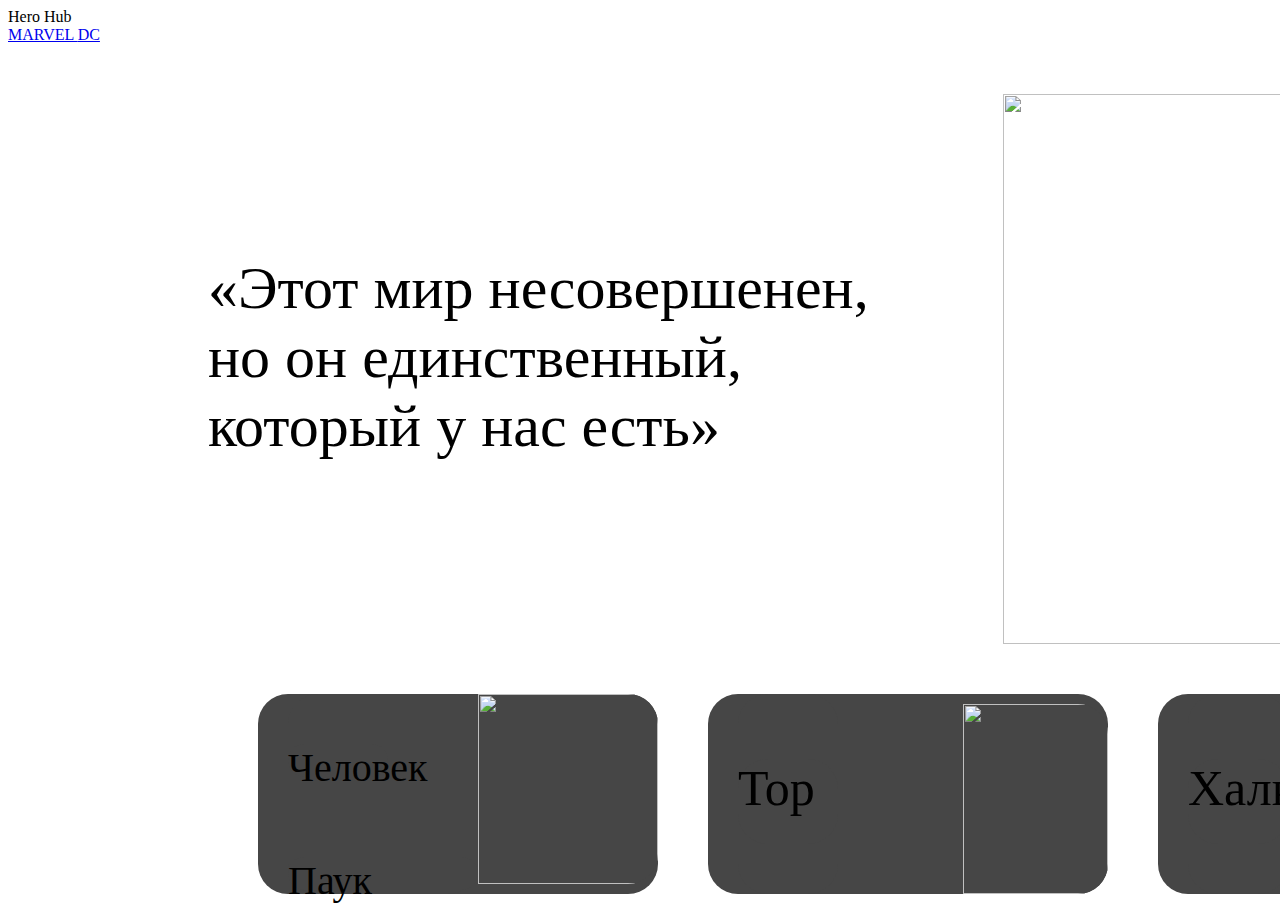
==== index.html @ 300bc194 "Add files via upload" ====
<html>
  <head>
    <meta http-equiv="Content-Type" content="text/html; charset=UTF-8" />
    <meta name="viewport" content="width=device-width, user-scalable=no" />
    <link rel="stylesheet" type="text/css" href="style.css" />
    <link rel="stylesheet" type="text/css" href="marvel.css" />
  </head>
  <head>
    <meta charset="utf-8">
  
  </head>
  <body>
    <header class="up-panel">
      <div class="nameWebsite"> Hero Hub  </div>
      <div class="menu">
        <a class="marvelPanel" href="./intex.html"> MARVEL </a>
        <a class="DCPanel" href="./DCmain.html"> DC </a>
      </div>
    </header>

    <div class="page-main">
      <div class="main-info">
        <div class="main-marvel-text">
          <p class="main-marvel-text-1"> «Этот мир несовершенен, но он единственный, который у нас есть» </p>
        </div>
        <img class="MsMinutca-picture" src="../src/Assets/img/MissMinutca.png" />
      </div>

      <div class="tile-with-information">

        <div class="tile-with-information-1">
          <div class="SpiderManMenuClass">
            <p class="SpiderManMenu1"> Человек </p>
            <p class="SpiderManMenu2"> Паук </p>
          </div>
          <img class="SpiderManMenu" src="../src/Assets/img/SpiderManMenu.png" />
        </div>

        <div class="tile-with-information-2">
          <div class="TorMenuClass">
            <p class="TorMenu1"> Тор </p>
          </div>
          <img class="TorMenu" src="../src/Assets/img/TorMenu.png" />
        </div>
        
        <div class="tile-with-information-3">
          <div class="HalkMenuClass">
            <p class="HalkMenu1"> Халк </p>
          </div>
          <img class="HalkMenu" src="../src/Assets/img/HalkMenu.png" />
        </div>

      </div>

    </div>
                                                                                  
  </body>
</html>
---- marvel.css ----
@font-face {
    font-family: 'MontserratAlternates';
    src: url('../src/Assets/img/font/MontserratAlternates.ttf');
    font-weight: normal;
    font-style: normal;
  }
  
  * {
    user-select: none;
  }
  
  .main-info {
    display: flex;
  }
  
  .main-marvel-text {
    display: grid;
    margin-top: 150px;
    margin-left: 200px;
  }
  
  .main-marvel-text-1 {
    width: 700px;
    height: 180px;
    font-size: 60px;
    font-family: MontserratAlternates;
  }
  
  .main-marvel-text-2 {
    width: 600px;
    font-size: 40px;
  }
  
  .MsMinutca-picture {
    margin-left: 95px;
    margin-top: 50px;
    height: 550px;
    width: 550px;
    background-position: center;
    background-size: 100%;
  }
  
  .tile-with-information {
    margin-left: 250px;
    margin-top: 50px;
    display: flex;
  }
  
  .tile-with-information-1 {
    height: 200px;
    width: 400px;
    background-color: #464646;
    border-radius: 30px;
    display: flex;
  }
  
  .SpiderManMenuClass {
    margin-left: 30px;
    display: grid;
    background-color: #464646;
    border-radius: 30px;
  }
  
  .SpiderManMenu1 {
    margin-top: 50px;
    font-size: 40px;
    width: 100px;
    height: 33px;
    font-family: MontserratAlternates;
    background-color: #464646;
    border-radius: 30px;
    position: relative;
  }
  
  .SpiderManMenu2 {
    margin-bottom: 50px;
    font-size: 40px;
    width: 190px;
    height: 33px;
    font-family: MontserratAlternates;
    background-color: #464646;
    border-radius: 30px;
    position: relative;
  }
  
  .SpiderManMenu {
    margin-left: 0px;
    height: 190px;
    width: 180px;
    background-color: #464646;
    border-radius: 0px 30px 30px 0px;
  }
  
  
  .tile-with-information-2 {
    margin-left: 50px;
    height: 200px;
    width: 400px;
    background-color: #464646;
    border-radius: 30px;
    display: flex;
  }
  
  .TorMenuClass {
    margin-left: 30px;
    display: grid;
    background-color: #464646;
    border-radius: 30px;
  }
  
  .TorMenu1 {
    margin-top: 65px;
    font-size: 50px;
    width: 100px;
    font-family: MontserratAlternates;
    background-color: #464646;
    border-radius: 30px;
    position: relative;
  }
  
  .TorMenu {
    margin-top: 10px;
    margin-left: 125px;
    height: 190px;
    width: 145px;
    background-color: #464646;
    border-radius: 0px 30px 30px 0px;
  }
  
  .tile-with-information-3 {
    margin-left: 50px;
    height: 200px;
    width: 400px;
    background-color: #464646;
    border-radius: 30px;
    display: flex;
  }
  
  .HalkMenuClass {
    margin-left: 30px;
    display: grid;
    background-color: #464646;
    border-radius: 30px;
  }
  
  .HalkMenu1 {
    margin-top: 65px;
    font-size: 50px;
    width: 100px;
    font-family: MontserratAlternates;
    background-color: #464646;
    border-radius: 30px;
    position: relative;
  }
  
  .HalkMenu {
    margin-top: 10px;
    margin-left: 80px;
    height: 190px;
    width: 190px;
    background-color: #464646;
    border-radius: 0px 30px 30px 0px;
  }
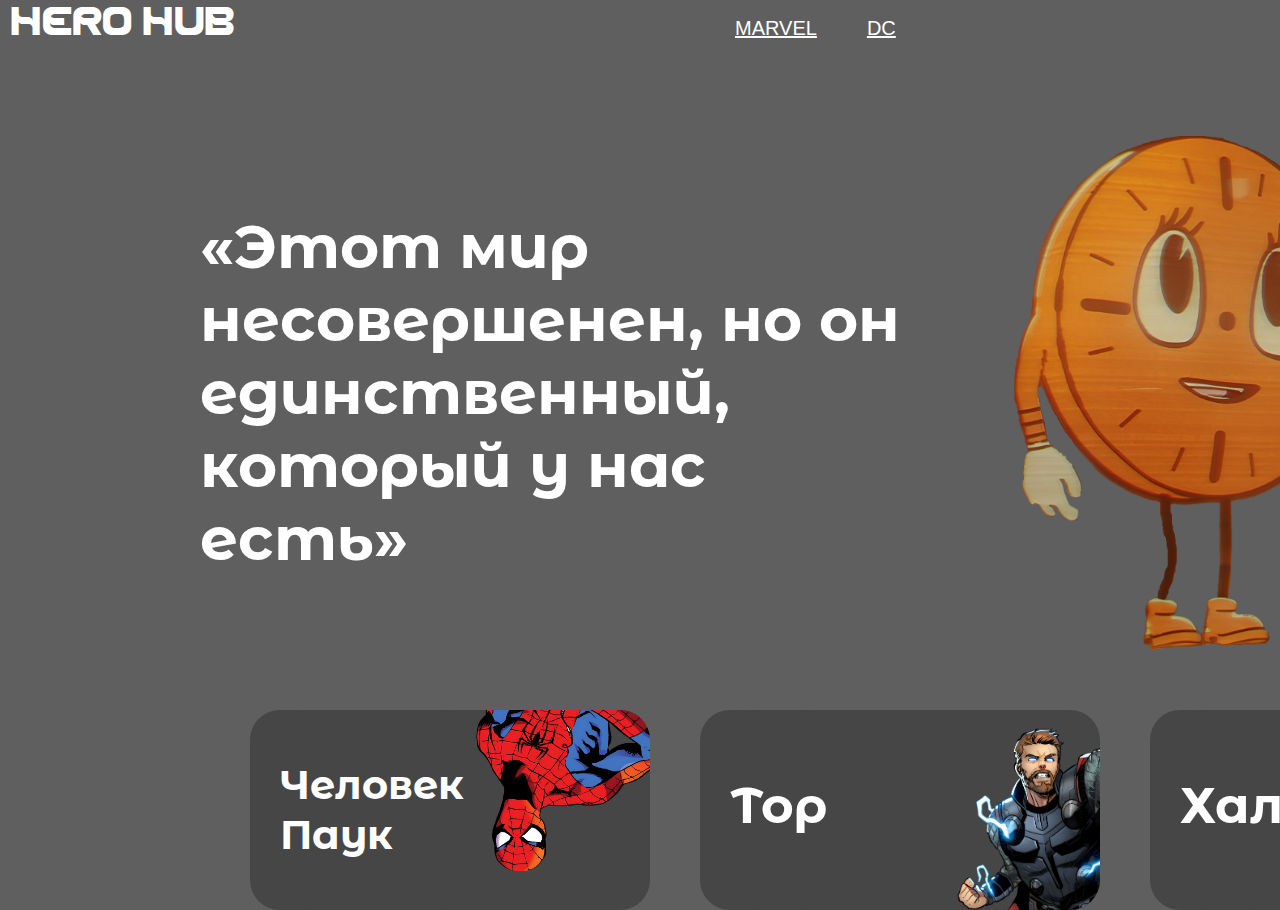
==== commit 73fc7d63: "deleted:    HarryPotter.ttf 	renamed:    BrahmsGotisch.ttf -> font/BrahmsGotisch.ttf 	renamed:    LI" ====
--- a/index.html
+++ b/index.html
@@ -23,7 +23,7 @@
         <div class="main-marvel-text">
           <p class="main-marvel-text-1"> «Этот мир несовершенен, но он единственный, который у нас есть» </p>
         </div>
-        <img class="MsMinutca-picture" src="../src/Assets/img/MissMinutca.png" />
+        <img class="MsMinutca-picture" src="./img/MissMinutca.png" />
       </div>
 
       <div class="tile-with-information">
@@ -33,21 +33,21 @@
             <p class="SpiderManMenu1"> Человек </p>
             <p class="SpiderManMenu2"> Паук </p>
           </div>
-          <img class="SpiderManMenu" src="../src/Assets/img/SpiderManMenu.png" />
+          <img class="SpiderManMenu" src="./img/SpiderManMenu.png" />
         </div>
 
         <div class="tile-with-information-2">
           <div class="TorMenuClass">
             <p class="TorMenu1"> Тор </p>
           </div>
-          <img class="TorMenu" src="../src/Assets/img/TorMenu.png" />
+          <img class="TorMenu" src="./img/TorMenu.png" />
         </div>
         
         <div class="tile-with-information-3">
           <div class="HalkMenuClass">
             <p class="HalkMenu1"> Халк </p>
           </div>
-          <img class="HalkMenu" src="../src/Assets/img/HalkMenu.png" />
+          <img class="HalkMenu" src="./img/HalkMenu.png" />
         </div>
 
       </div>
--- a/style.css
+++ b/style.css
@@ -0,0 +1,50 @@
+@font-face {
+    font-family: 'LIQUIDNIGHTRegular';
+    src: url('./font/LIQUIDNIGHTRegular.woff2');
+    font-weight: normal;
+    font-style: normal;
+}
+
+* {
+  margin: 0;
+  padding: 0;
+  border: none;
+  box-sizing: border-box;
+  font-family: Arial;
+  background-color: #5f5f5f;
+  color: #fff;
+}
+
+.up-panel {
+  width: 100% ;
+  height: 60px;
+  display: flex;
+  user-select: none;
+}
+
+.nameWebsite {
+  margin: 5px 0px 0px 10px;
+  font-size: 40px;
+  font-family: LIQUIDNIGHTRegular;
+}
+
+.menu {
+  margin-top: 17px;
+  margin-left: 500px;
+  font-size: 20px;
+  display: flex;
+}
+
+.marvelPanel {
+  cursor: pointer;
+}
+
+.DCPanel {
+  margin-left: 50px;
+  cursor: pointer;
+}
+
+.HPPanel {
+  margin-left: 50px;
+  cursor: pointer;
+}--- a/marvel.css
+++ b/marvel.css
@@ -1,163 +1,163 @@
 @font-face {
     font-family: 'MontserratAlternates';
-    src: url('../src/Assets/img/font/MontserratAlternates.ttf');
+    src: url('./font/MontserratAlternates.ttf');
     font-weight: normal;
     font-style: normal;
-  }
-  
-  * {
-    user-select: none;
-  }
-  
-  .main-info {
-    display: flex;
-  }
-  
-  .main-marvel-text {
-    display: grid;
-    margin-top: 150px;
-    margin-left: 200px;
-  }
-  
-  .main-marvel-text-1 {
-    width: 700px;
-    height: 180px;
-    font-size: 60px;
-    font-family: MontserratAlternates;
-  }
-  
-  .main-marvel-text-2 {
-    width: 600px;
-    font-size: 40px;
-  }
-  
-  .MsMinutca-picture {
-    margin-left: 95px;
-    margin-top: 50px;
-    height: 550px;
-    width: 550px;
-    background-position: center;
-    background-size: 100%;
-  }
-  
-  .tile-with-information {
-    margin-left: 250px;
-    margin-top: 50px;
-    display: flex;
-  }
-  
-  .tile-with-information-1 {
-    height: 200px;
-    width: 400px;
-    background-color: #464646;
-    border-radius: 30px;
-    display: flex;
-  }
-  
-  .SpiderManMenuClass {
-    margin-left: 30px;
-    display: grid;
-    background-color: #464646;
-    border-radius: 30px;
-  }
-  
-  .SpiderManMenu1 {
-    margin-top: 50px;
-    font-size: 40px;
-    width: 100px;
-    height: 33px;
-    font-family: MontserratAlternates;
-    background-color: #464646;
-    border-radius: 30px;
-    position: relative;
-  }
-  
-  .SpiderManMenu2 {
-    margin-bottom: 50px;
-    font-size: 40px;
-    width: 190px;
-    height: 33px;
-    font-family: MontserratAlternates;
-    background-color: #464646;
-    border-radius: 30px;
-    position: relative;
-  }
-  
-  .SpiderManMenu {
-    margin-left: 0px;
-    height: 190px;
-    width: 180px;
-    background-color: #464646;
-    border-radius: 0px 30px 30px 0px;
-  }
-  
-  
-  .tile-with-information-2 {
-    margin-left: 50px;
-    height: 200px;
-    width: 400px;
-    background-color: #464646;
-    border-radius: 30px;
-    display: flex;
-  }
-  
-  .TorMenuClass {
-    margin-left: 30px;
-    display: grid;
-    background-color: #464646;
-    border-radius: 30px;
-  }
-  
-  .TorMenu1 {
-    margin-top: 65px;
-    font-size: 50px;
-    width: 100px;
-    font-family: MontserratAlternates;
-    background-color: #464646;
-    border-radius: 30px;
-    position: relative;
-  }
-  
-  .TorMenu {
-    margin-top: 10px;
-    margin-left: 125px;
-    height: 190px;
-    width: 145px;
-    background-color: #464646;
-    border-radius: 0px 30px 30px 0px;
-  }
-  
-  .tile-with-information-3 {
-    margin-left: 50px;
-    height: 200px;
-    width: 400px;
-    background-color: #464646;
-    border-radius: 30px;
-    display: flex;
-  }
-  
-  .HalkMenuClass {
-    margin-left: 30px;
-    display: grid;
-    background-color: #464646;
-    border-radius: 30px;
-  }
-  
-  .HalkMenu1 {
-    margin-top: 65px;
-    font-size: 50px;
-    width: 100px;
-    font-family: MontserratAlternates;
-    background-color: #464646;
-    border-radius: 30px;
-    position: relative;
-  }
-  
-  .HalkMenu {
-    margin-top: 10px;
-    margin-left: 80px;
-    height: 190px;
-    width: 190px;
-    background-color: #464646;
-    border-radius: 0px 30px 30px 0px;
-  }+}
+
+* {
+  user-select: none;
+}
+
+.main-info {
+  display: flex;
+}
+
+.main-marvel-text {
+  display: grid;
+  margin-top: 150px;
+  margin-left: 200px;
+}
+
+.main-marvel-text-1 {
+  width: 700px;
+  height: 180px;
+  font-size: 60px;
+  font-family: MontserratAlternates;
+}
+
+.main-marvel-text-2 {
+  width: 600px;
+  font-size: 40px;
+}
+
+.MsMinutca-picture {
+  margin-left: 95px;
+  margin-top: 50px;
+  height: 550px;
+  width: 550px;
+  background-position: center;
+  background-size: 100%;
+}
+
+.tile-with-information {
+  margin-left: 250px;
+  margin-top: 50px;
+  display: flex;
+}
+
+.tile-with-information-1 {
+  height: 200px;
+  width: 400px;
+  background-color: #464646;
+  border-radius: 30px;
+  display: flex;
+}
+
+.SpiderManMenuClass {
+  margin-left: 30px;
+  display: grid;
+  background-color: #464646;
+  border-radius: 30px;
+}
+
+.SpiderManMenu1 {
+  margin-top: 50px;
+  font-size: 40px;
+  width: 100px;
+  height: 33px;
+  font-family: MontserratAlternates;
+  background-color: #464646;
+  border-radius: 30px;
+  position: relative;
+}
+
+.SpiderManMenu2 {
+  margin-bottom: 50px;
+  font-size: 40px;
+  width: 190px;
+  height: 33px;
+  font-family: MontserratAlternates;
+  background-color: #464646;
+  border-radius: 30px;
+  position: relative;
+}
+
+.SpiderManMenu {
+  margin-left: 0px;
+  height: 190px;
+  width: 180px;
+  background-color: #464646;
+  border-radius: 0px 30px 30px 0px;
+}
+
+
+.tile-with-information-2 {
+  margin-left: 50px;
+  height: 200px;
+  width: 400px;
+  background-color: #464646;
+  border-radius: 30px;
+  display: flex;
+}
+
+.TorMenuClass {
+  margin-left: 30px;
+  display: grid;
+  background-color: #464646;
+  border-radius: 30px;
+}
+
+.TorMenu1 {
+  margin-top: 65px;
+  font-size: 50px;
+  width: 100px;
+  font-family: MontserratAlternates;
+  background-color: #464646;
+  border-radius: 30px;
+  position: relative;
+}
+
+.TorMenu {
+  margin-top: 10px;
+  margin-left: 125px;
+  height: 190px;
+  width: 145px;
+  background-color: #464646;
+  border-radius: 0px 30px 30px 0px;
+}
+
+.tile-with-information-3 {
+  margin-left: 50px;
+  height: 200px;
+  width: 400px;
+  background-color: #464646;
+  border-radius: 30px;
+  display: flex;
+}
+
+.HalkMenuClass {
+  margin-left: 30px;
+  display: grid;
+  background-color: #464646;
+  border-radius: 30px;
+}
+
+.HalkMenu1 {
+  margin-top: 65px;
+  font-size: 50px;
+  width: 100px;
+  font-family: MontserratAlternates;
+  background-color: #464646;
+  border-radius: 30px;
+  position: relative;
+}
+
+.HalkMenu {
+  margin-top: 10px;
+  margin-left: 80px;
+  height: 190px;
+  width: 190px;
+  background-color: #464646;
+  border-radius: 0px 30px 30px 0px;
+}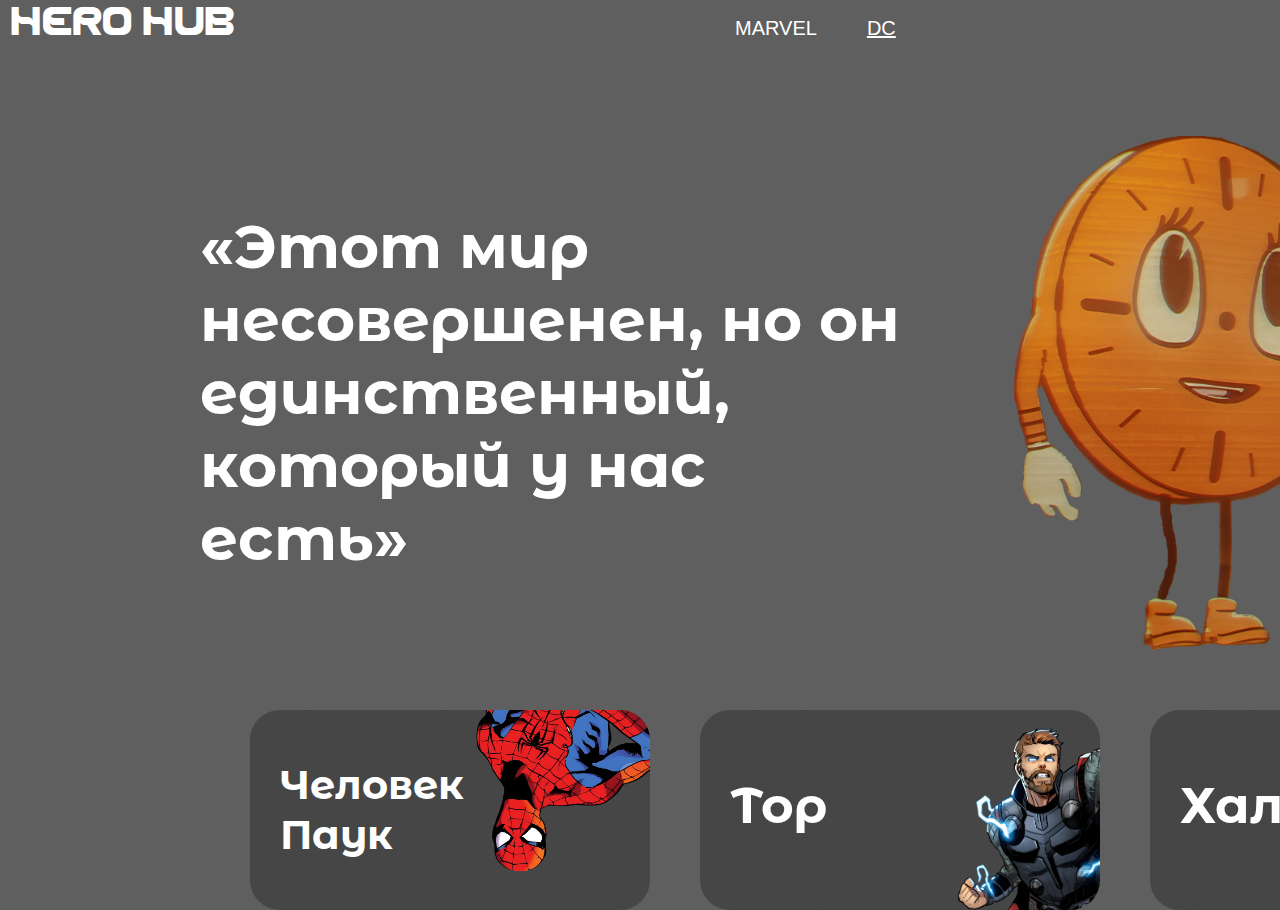
==== commit da3fb5aa: "new file:   DCmain.html 	new file:   dc.css 	modified:   index.html" ====
--- a/index.html
+++ b/index.html
@@ -13,7 +13,7 @@
     <header class="up-panel">
       <div class="nameWebsite"> Hero Hub  </div>
       <div class="menu">
-        <a class="marvelPanel" href="./intex.html"> MARVEL </a>
+        <a class="marvelPanel"> MARVEL </a>
         <a class="DCPanel" href="./DCmain.html"> DC </a>
       </div>
     </header>
--- a/style.css
+++ b/style.css
@@ -1,6 +1,6 @@
 @font-face {
     font-family: 'LIQUIDNIGHTRegular';
-    src: url('./font/LIQUIDNIGHTRegular.woff2');
+    src: url('./font/LIQUIDNIGHTRegular.woff');
     font-weight: normal;
     font-style: normal;
 }
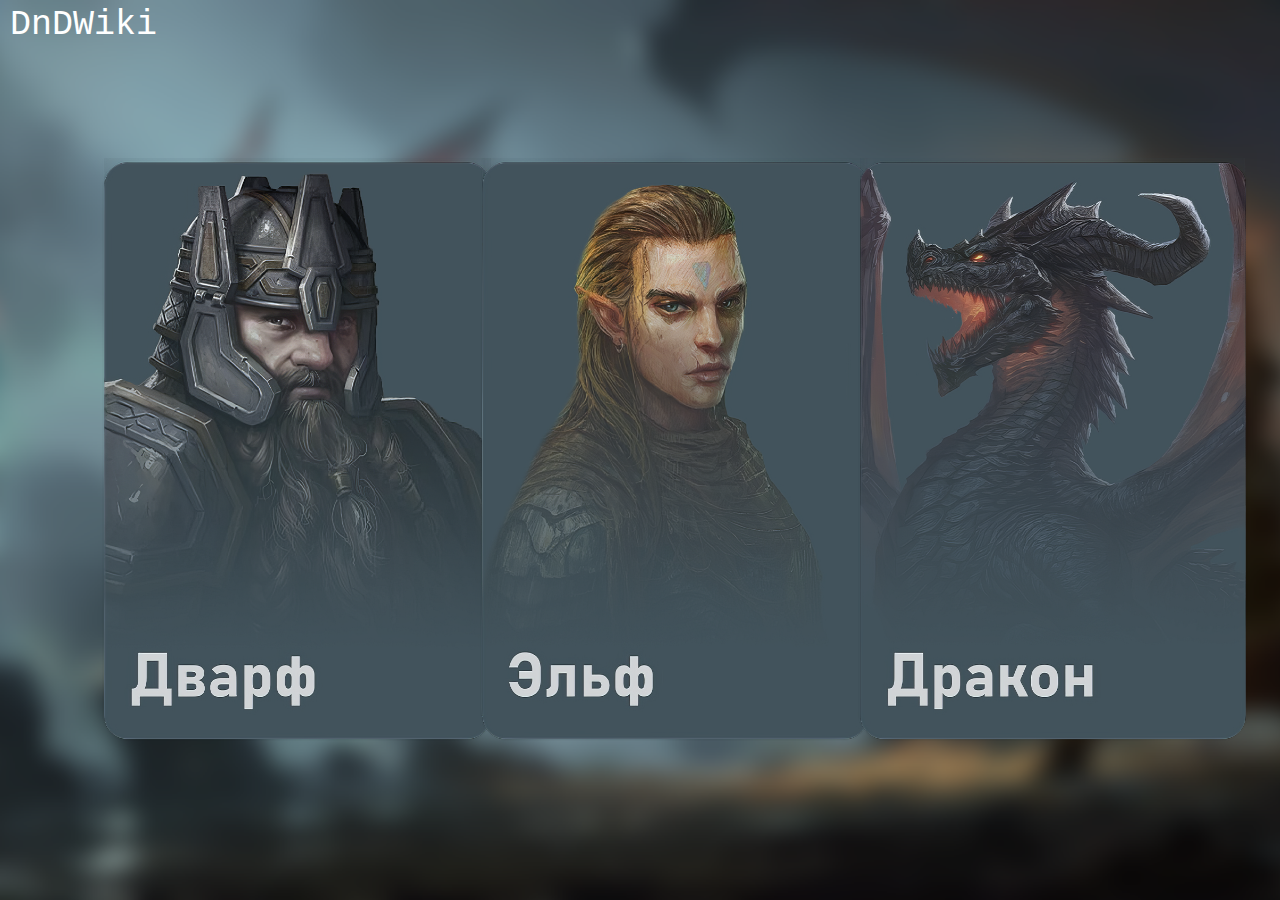
==== commit ecf6cf0b: "deleted:    DCmain.html 	renamed:    dc.css -> dragon.css 	new file:   dragon.html 	new file:   dwar" ====
--- a/index.html
+++ b/index.html
@@ -3,56 +3,35 @@
     <meta http-equiv="Content-Type" content="text/html; charset=UTF-8" />
     <meta name="viewport" content="width=device-width, user-scalable=no" />
     <link rel="stylesheet" type="text/css" href="style.css" />
-    <link rel="stylesheet" type="text/css" href="marvel.css" />
   </head>
   <head>
     <meta charset="utf-8">
+    <style>
+      body {
+        overflow-x: hidden;
+      }
+    </style>
   
   </head>
   <body>
+    
+
     <header class="up-panel">
-      <div class="nameWebsite"> Hero Hub  </div>
-      <div class="menu">
-        <a class="marvelPanel"> MARVEL </a>
-        <a class="DCPanel" href="./DCmain.html"> DC </a>
-      </div>
+      <a class="nameWebsite" href="./index.html"> DnDWiki  </a>
     </header>
 
-    <div class="page-main">
-      <div class="main-info">
-        <div class="main-marvel-text">
-          <p class="main-marvel-text-1"> «Этот мир несовершенен, но он единственный, который у нас есть» </p>
-        </div>
-        <img class="MsMinutca-picture" src="./img/MissMinutca.png" />
-      </div>
-
-      <div class="tile-with-information">
-
-        <div class="tile-with-information-1">
-          <div class="SpiderManMenuClass">
-            <p class="SpiderManMenu1"> Человек </p>
-            <p class="SpiderManMenu2"> Паук </p>
-          </div>
-          <img class="SpiderManMenu" src="./img/SpiderManMenu.png" />
-        </div>
-
-        <div class="tile-with-information-2">
-          <div class="TorMenuClass">
-            <p class="TorMenu1"> Тор </p>
-          </div>
-          <img class="TorMenu" src="./img/TorMenu.png" />
-        </div>
-        
-        <div class="tile-with-information-3">
-          <div class="HalkMenuClass">
-            <p class="HalkMenu1"> Халк </p>
-          </div>
-          <img class="HalkMenu" src="./img/HalkMenu.png" />
-        </div>
-
-      </div>
+    <div class="page-cover">
+      <a class="BlockDwarf" href="./dwarf.html">
+        <img class="DwarfCover" src="./img/PatternDwarf.png"  />
+      </a>
+      <a class="BlockElf" href="./elf.html">
+        <img class="ElfCover" src="./img/PatternElf.png" />
+      </a>
+      <a class="BlockDragon" href="./dragon.html">
+        <img class="DragonCover" src="./img/PatternDragon.png" />
+      </a>
 
     </div>
-                                                                                  
+    <img class="BackgroundMain" src="./img/MainWallpaper.png">                                                                              
   </body>
 </html>--- a/style.css
+++ b/style.css
@@ -11,8 +11,15 @@
   border: none;
   box-sizing: border-box;
   font-family: Arial;
-  background-color: #5f5f5f;
   color: #fff;
+}
+
+.BackgroundMain {
+  z-index: 0;
+  width: auto;
+  height: 100%;
+  object-fit: cover;
+
 }
 
 .up-panel {
@@ -20,31 +27,99 @@
   height: 60px;
   display: flex;
   user-select: none;
+  position: absolute;
 }
 
 .nameWebsite {
   margin: 5px 0px 0px 10px;
   font-size: 40px;
-  font-family: LIQUIDNIGHTRegular;
+  font-family: 'Courier New', Courier, monospace;
+  text-decoration: none;
 }
 
-.menu {
-  margin-top: 17px;
-  margin-left: 500px;
-  font-size: 20px;
+.page-cover {
   display: flex;
+  --height-block: 75%;
+  --height-display: 100%;
 }
 
-.marvelPanel {
+/* Дварф */
+.BlockDwarf {
+  height: var(--height-block);
+  position: absolute;
+  top: calc((var(--height-display) - var(--height-block)) / 2);
+  left: 8%;
+  display: flex;
   cursor: pointer;
 }
 
-.DCPanel {
-  margin-left: 50px;
+/* Эльф */
+.BlockElf {
+  height: var(--height-block);
+  position: absolute;
+  top: calc((var(--height-display) - var(--height-block)) / 2);
+  left: 37.5%;
+  display: flex;
   cursor: pointer;
 }
 
-.HPPanel {
-  margin-left: 50px;
+/* Дракон */
+.BlockDragon {
+  height: var(--height-block);
+  position: absolute;
+  top: calc((var(--height-display) - var(--height-block)) / 2);
+  left: 67%;
+  display: flex;
   cursor: pointer;
+}
+
+/* Ферстка под различные разрешения */
+@media (max-width: 1440px) {  
+  .nameWebsite {
+    font-size: 35px;
+  }
+  
+  .menu {
+    margin-left: 400px;
+  }
+}
+
+@media (max-width: 1024px) {
+  .nameWebsite {
+    font-size: 30px;
+  }
+  
+  .menu {
+    margin-left: 270px;
+  }
+}
+
+@media (max-width: 1228px) {
+  .market {
+    grid-template-columns: 1fr 1fr;
+  }
+}
+
+@media (max-width: 790px) {
+  .market {
+    grid-template-columns: 1fr;
+  }
+}
+
+@media (max-width: 320px) {
+  .product {
+    width: 230px;
+  }
+}
+
+@media (max-height: 1207px) {
+  .page-cover {
+    --height-block: 65%;
+  }
+}
+
+@media (max-height: 720px) {
+  .page-cover {
+    --height-block: 60%;
+  }
 }